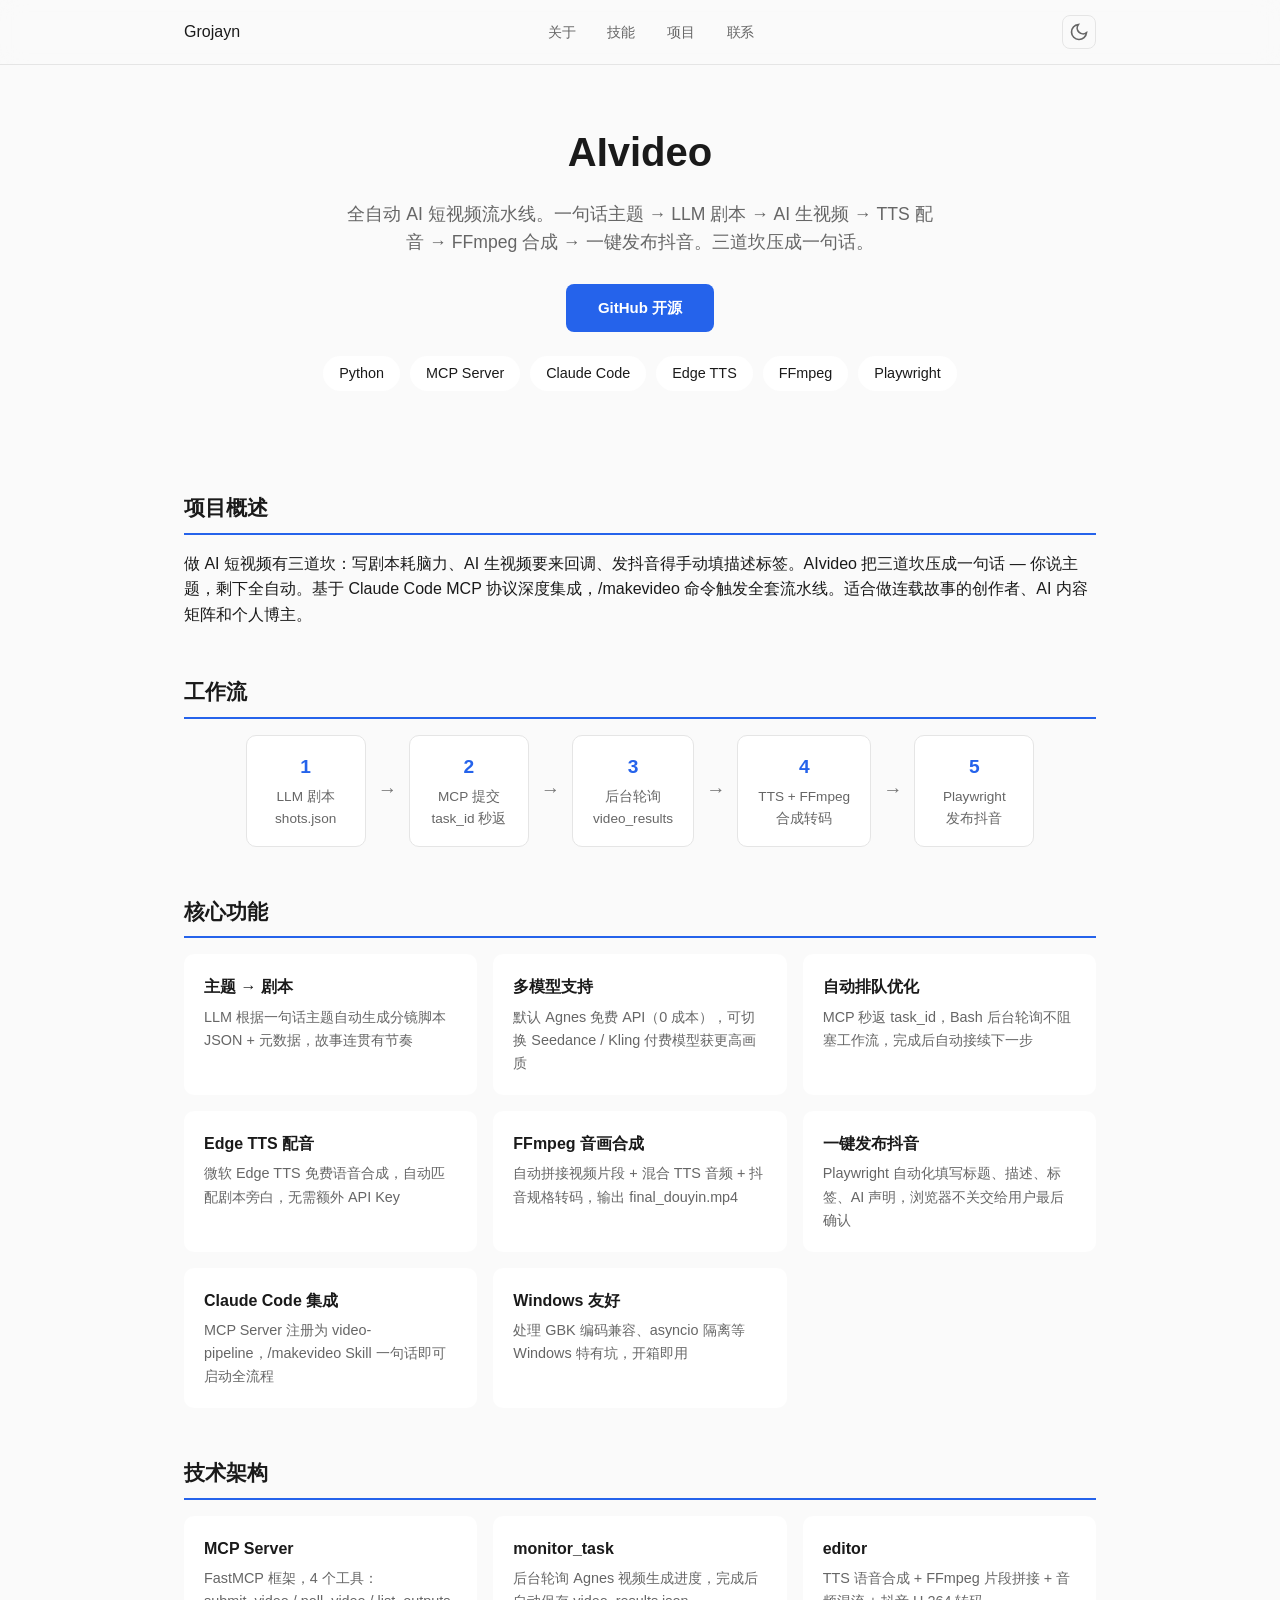
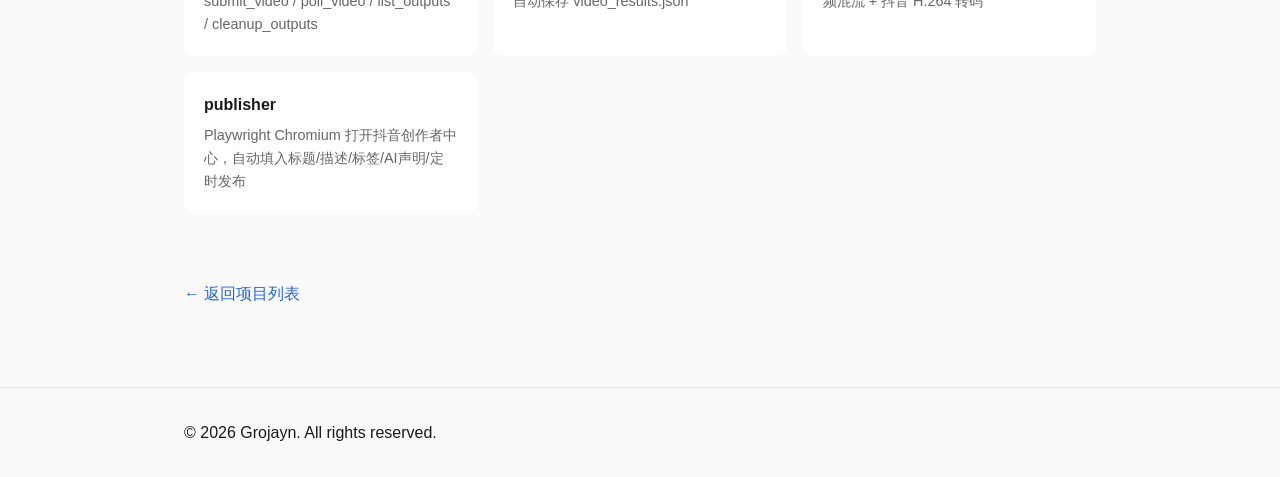
==== aivideo.html @ 2fc60443 "新增 AIvideo 项目页 — 全自动AI短视频流水线，一键发布抖音 Co-Authored-By: Claude Opus 4.7 <noreply@anthropic.com>" ====
<!DOCTYPE html>
<html lang="zh-CN">
<head>
  <meta charset="UTF-8">
  <meta name="viewport" content="width=device-width, initial-scale=1.0">
  <title>AIvideo - Grojayn</title>
  <link rel="stylesheet" href="styles.css">
  <style>
    .project-hero {
      padding: 120px 0 60px;
      text-align: center;
    }
    .project-hero h1 {
      font-size: 2.5rem;
      margin-bottom: 16px;
    }
    .project-hero .subtitle {
      font-size: 1.1rem;
      color: var(--text-secondary);
      max-width: 600px;
      margin: 0 auto;
    }
    .project-detail {
      padding: 40px 0 80px;
    }
    .detail-section {
      margin-bottom: 48px;
    }
    .detail-section h2 {
      font-size: 1.3rem;
      margin-bottom: 16px;
      padding-bottom: 8px;
      border-bottom: 2px solid var(--accent);
    }
    .feature-grid {
      display: grid;
      grid-template-columns: repeat(auto-fill, minmax(240px, 1fr));
      gap: 16px;
    }
    .feature-item {
      background: var(--card-bg);
      border: 1px solid var(--card-border);
      border-radius: 10px;
      padding: 20px;
    }
    .feature-item h3 {
      font-size: 1rem;
      margin-bottom: 6px;
    }
    .feature-item p {
      font-size: 0.9rem;
      color: var(--text-secondary);
    }
    .tech-stack {
      display: flex;
      flex-wrap: wrap;
      gap: 10px;
    }
    .tech-stack span {
      background: var(--card-bg);
      border: 1px solid var(--card-border);
      border-radius: 20px;
      padding: 6px 16px;
      font-size: 0.9rem;
    }
    .back-link {
      display: inline-flex;
      align-items: center;
      gap: 6px;
      color: var(--accent);
      text-decoration: none;
      font-weight: 500;
      margin-top: 20px;
    }
    .hero-actions {
      display: flex;
      justify-content: center;
      gap: 16px;
      margin-top: 28px;
      flex-wrap: wrap;
    }
    .hero-btn {
      display: inline-flex;
      align-items: center;
      justify-content: center;
      padding: 12px 32px;
      border-radius: 8px;
      font-size: 15px;
      font-weight: 600;
      text-decoration: none;
      transition: all 0.2s ease;
    }
    .hero-btn.primary {
      background: var(--accent);
      color: #fff;
    }
    .hero-btn.primary:hover {
      background: var(--accent-hover);
      transform: translateY(-1px);
      box-shadow: 0 4px 12px rgba(37,99,235,0.3);
    }
    .hero-btn.outline {
      background: transparent;
      color: var(--accent);
      border: 1.5px solid var(--accent);
    }
    .hero-btn.outline:hover {
      transform: translateY(-1px);
      box-shadow: 0 4px 12px rgba(37,99,235,0.15);
    }
    .pipeline {
      display: flex;
      flex-wrap: wrap;
      gap: 12px;
      justify-content: center;
      margin: 16px 0;
    }
    .pipeline-step {
      background: var(--card-bg);
      border: 1px solid var(--border);
      border-radius: 10px;
      padding: 16px 20px;
      text-align: center;
      min-width: 120px;
      font-size: 0.85rem;
      color: var(--text-secondary);
    }
    .pipeline-step .step-num {
      display: block;
      font-size: 1.2rem;
      font-weight: 700;
      color: var(--accent);
      margin-bottom: 4px;
    }
    .pipeline-arrow {
      display: flex;
      align-items: center;
      color: var(--text-muted);
      font-size: 1.2rem;
    }
  </style>
</head>
<body>
  <nav class="navbar" id="navbar">
    <div class="container nav-inner">
      <a href="index.html" class="logo">Grojayn</a>
      <div class="nav-links">
        <a href="index.html#about">关于</a>
        <a href="index.html#skills">技能</a>
        <a href="index.html#projects">项目</a>
        <a href="index.html#contact">联系</a>
      </div>
      <button class="theme-toggle" id="themeToggle" aria-label="切换主题">
        <svg class="sun-icon" width="20" height="20" viewBox="0 0 24 24" fill="none" stroke="currentColor" stroke-width="2"><circle cx="12" cy="12" r="5"/><line x1="12" y1="1" x2="12" y2="3"/><line x1="12" y1="21" x2="12" y2="23"/><line x1="4.22" y1="4.22" x2="5.64" y2="5.64"/><line x1="18.36" y1="18.36" x2="19.78" y2="19.78"/><line x1="1" y1="12" x2="3" y2="12"/><line x1="21" y1="12" x2="23" y2="12"/><line x1="4.22" y1="19.78" x2="5.64" y2="18.36"/><line x1="18.36" y1="5.64" x2="19.78" y2="4.22"/></svg>
        <svg class="moon-icon" width="20" height="20" viewBox="0 0 24 24" fill="none" stroke="currentColor" stroke-width="2"><path d="M21 12.79A9 9 0 1111.21 3 7 7 0 0021 12.79z"/></svg>
      </button>
    </div>
  </nav>

  <main>
    <section class="project-hero">
      <div class="container">
        <h1>AIvideo</h1>
        <p class="subtitle">全自动 AI 短视频流水线。一句话主题 → LLM 剧本 → AI 生视频 → TTS 配音 → FFmpeg 合成 → 一键发布抖音。三道坎压成一句话。</p>
        <div class="hero-actions">
          <a href="https://github.com/Grojayn/AIvideo-opensource" target="_blank" rel="noopener" class="hero-btn primary">GitHub 开源</a>
        </div>
        <div class="tech-stack" style="justify-content: center; margin-top: 24px;">
          <span>Python</span>
          <span>MCP Server</span>
          <span>Claude Code</span>
          <span>Edge TTS</span>
          <span>FFmpeg</span>
          <span>Playwright</span>
        </div>
      </div>
    </section>

    <section class="project-detail">
      <div class="container">
        <div class="detail-section">
          <h2>项目概述</h2>
          <p>做 AI 短视频有三道坎：写剧本耗脑力、AI 生视频要来回调、发抖音得手动填描述标签。AIvideo 把三道坎压成一句话 — 你说主题，剩下全自动。基于 Claude Code MCP 协议深度集成，/makevideo 命令触发全套流水线。适合做连载故事的创作者、AI 内容矩阵和个人博主。</p>
        </div>

        <div class="detail-section">
          <h2>工作流</h2>
          <div class="pipeline">
            <div class="pipeline-step"><span class="step-num">1</span>LLM 剧本<br>shots.json</div>
            <div class="pipeline-arrow">→</div>
            <div class="pipeline-step"><span class="step-num">2</span>MCP 提交<br>task_id 秒返</div>
            <div class="pipeline-arrow">→</div>
            <div class="pipeline-step"><span class="step-num">3</span>后台轮询<br>video_results</div>
            <div class="pipeline-arrow">→</div>
            <div class="pipeline-step"><span class="step-num">4</span>TTS + FFmpeg<br>合成转码</div>
            <div class="pipeline-arrow">→</div>
            <div class="pipeline-step"><span class="step-num">5</span>Playwright<br>发布抖音</div>
          </div>
        </div>

        <div class="detail-section">
          <h2>核心功能</h2>
          <div class="feature-grid">
            <div class="feature-item">
              <h3>主题 → 剧本</h3>
              <p>LLM 根据一句话主题自动生成分镜脚本 JSON + 元数据，故事连贯有节奏</p>
            </div>
            <div class="feature-item">
              <h3>多模型支持</h3>
              <p>默认 Agnes 免费 API（0 成本），可切换 Seedance / Kling 付费模型获更高画质</p>
            </div>
            <div class="feature-item">
              <h3>自动排队优化</h3>
              <p>MCP 秒返 task_id，Bash 后台轮询不阻塞工作流，完成后自动接续下一步</p>
            </div>
            <div class="feature-item">
              <h3>Edge TTS 配音</h3>
              <p>微软 Edge TTS 免费语音合成，自动匹配剧本旁白，无需额外 API Key</p>
            </div>
            <div class="feature-item">
              <h3>FFmpeg 音画合成</h3>
              <p>自动拼接视频片段 + 混合 TTS 音频 + 抖音规格转码，输出 final_douyin.mp4</p>
            </div>
            <div class="feature-item">
              <h3>一键发布抖音</h3>
              <p>Playwright 自动化填写标题、描述、标签、AI 声明，浏览器不关交给用户最后确认</p>
            </div>
            <div class="feature-item">
              <h3>Claude Code 集成</h3>
              <p>MCP Server 注册为 video-pipeline，/makevideo Skill 一句话即可启动全流程</p>
            </div>
            <div class="feature-item">
              <h3>Windows 友好</h3>
              <p>处理 GBK 编码兼容、asyncio 隔离等 Windows 特有坑，开箱即用</p>
            </div>
          </div>
        </div>

        <div class="detail-section">
          <h2>技术架构</h2>
          <div class="feature-grid">
            <div class="feature-item">
              <h3>MCP Server</h3>
              <p>FastMCP 框架，4 个工具：submit_video / poll_video / list_outputs / cleanup_outputs</p>
            </div>
            <div class="feature-item">
              <h3>monitor_task</h3>
              <p>后台轮询 Agnes 视频生成进度，完成后自动保存 video_results.json</p>
            </div>
            <div class="feature-item">
              <h3>editor</h3>
              <p>TTS 语音合成 + FFmpeg 片段拼接 + 音频混流 + 抖音 H.264 转码</p>
            </div>
            <div class="feature-item">
              <h3>publisher</h3>
              <p>Playwright Chromium 打开抖音创作者中心，自动填入标题/描述/标签/AI声明/定时发布</p>
            </div>
          </div>
        </div>

        <a href="index.html#projects" class="back-link">← 返回项目列表</a>
      </div>
    </section>
  </main>

  <footer class="footer">
    <div class="container">
      <p>&copy; 2026 Grojayn. All rights reserved.</p>
    </div>
  </footer>

  <script src="script.js"></script>
</body>
</html>
---- styles.css ----
/* ===== Reset & Base ===== */
*,
*::before,
*::after {
  margin: 0;
  padding: 0;
  box-sizing: border-box;
}

:root {
  --bg: #fafafa;
  --bg-secondary: #f3f3f3;
  --text: #1a1a1a;
  --text-secondary: #666;
  --text-muted: #767676;
  --accent: #2563eb;
  --accent-hover: #1d4ed8;
  --border: #e5e5e5;
  --card-bg: #fff;
  --card-shadow: 0 1px 3px rgba(0,0,0,0.06), 0 1px 2px rgba(0,0,0,0.04);
  --card-shadow-hover: 0 10px 30px rgba(0,0,0,0.08), 0 4px 8px rgba(0,0,0,0.04);
  --nav-bg: rgba(250,250,250,0.85);
}

[data-theme="dark"] {
  --bg: #0a0a0a;
  --bg-secondary: #111;
  --text: #ededed;
  --text-secondary: #a0a0a0;
  --text-muted: #888;
  --accent: #3b82f6;
  --accent-hover: #60a5fa;
  --border: #222;
  --card-bg: #111;
  --card-shadow: 0 1px 3px rgba(0,0,0,0.2);
  --card-shadow-hover: 0 10px 30px rgba(0,0,0,0.4), 0 4px 8px rgba(0,0,0,0.2);
  --nav-bg: rgba(10,10,10,0.85);
}

html {
  scroll-behavior: smooth;
  scroll-padding-top: 80px;
}

body {
  font-family: -apple-system, BlinkMacSystemFont, 'Segoe UI', 'PingFang SC', 'Microsoft YaHei', 'Hiragino Sans GB', sans-serif;
  font-size: 1rem;
  background: var(--bg);
  color: var(--text);
  line-height: 1.6;
  transition: background 0.3s ease, color 0.3s ease;
  -webkit-font-smoothing: antialiased;
  -moz-osx-font-smoothing: grayscale;
  font-kerning: normal;
  font-optical-sizing: auto;
  text-rendering: optimizeLegibility;
}

a {
  color: inherit;
  text-decoration: none;
}

ul {
  list-style: none;
}

.container {
  max-width: 960px;
  margin: 0 auto;
  padding: 0 24px;
}

/* ===== Navbar ===== */
.navbar {
  position: fixed;
  top: 0;
  left: 0;
  right: 0;
  z-index: 100;
  background: var(--nav-bg);
  backdrop-filter: blur(12px);
  -webkit-backdrop-filter: blur(12px);
  border-bottom: 1px solid var(--border);
  transition: background 0.3s ease;
}

.nav-container,
.nav-inner {
  max-width: 960px;
  margin: 0 auto;
  padding: 0 24px;
  display: flex;
  align-items: center;
  justify-content: space-between;
  height: 64px;
}

.nav-logo {
  font-size: 1.375rem;
  font-weight: 700;
  color: var(--accent);
  letter-spacing: -0.02em;
}

.nav-links {
  display: flex;
  gap: 32px;
}

.nav-links a {
  font-size: 14px;
  font-weight: 450;
  color: var(--text-secondary);
  transition: color 0.2s ease;
  letter-spacing: -0.2px;
}

.nav-links a:hover {
  color: var(--text);
}

.theme-toggle {
  background: none;
  border: 1px solid var(--border);
  border-radius: 8px;
  padding: 6px;
  cursor: pointer;
  color: var(--text-secondary);
  display: flex;
  align-items: center;
  justify-content: center;
  transition: all 0.2s ease;
}

.theme-toggle:hover {
  color: var(--text);
  border-color: var(--text-secondary);
}

[data-theme="light"] .moon-icon,
[data-theme="dark"] .sun-icon {
  display: none;
}

html:not([data-theme]) .moon-icon,
[data-theme="light"] .sun-icon,
[data-theme="dark"] .moon-icon {
  display: block;
}

/* Default light theme: show moon (toggle to dark) */
html:not([data-theme]) .sun-icon {
  display: none;
}

/* ===== Mobile Nav ===== */
.nav-actions {
  display: flex;
  align-items: center;
  gap: 8px;
}

.hamburger {
  display: none;
  flex-direction: column;
  justify-content: center;
  gap: 5px;
  background: none;
  border: 1px solid var(--border);
  border-radius: 8px;
  padding: 7px 6px;
  cursor: pointer;
}

.hamburger span {
  display: block;
  width: 20px;
  height: 2px;
  background: var(--text-secondary);
  border-radius: 1px;
  transition: all 0.25s ease;
  transform-origin: center;
}

.hamburger.active span:nth-child(1) {
  transform: translateY(7px) rotate(45deg);
}

.hamburger.active span:nth-child(2) {
  opacity: 0;
  transform: scaleX(0);
}

.hamburger.active span:nth-child(3) {
  transform: translateY(-7px) rotate(-45deg);
}

@media (max-width: 768px) {
  .hamburger {
    display: flex;
  }

  .nav-links {
    position: fixed;
    top: 64px;
    left: 0;
    right: 0;
    background: var(--nav-bg);
    backdrop-filter: blur(12px);
    -webkit-backdrop-filter: blur(12px);
    flex-direction: column;
    align-items: center;
    gap: 0;
    padding: 0;
    max-height: 0;
    overflow: hidden;
    transition: max-height 0.3s ease, padding 0.3s ease;
    border-bottom: 1px solid transparent;
  }

  .nav-links.open {
    max-height: 240px;
    padding: 16px 0;
    border-bottom-color: var(--border);
  }

  .nav-links a {
    display: block;
    padding: 12px 0;
    font-size: 16px;
  }
}

/* ===== Hero ===== */
.hero {
  min-height: 100vh;
  display: flex;
  align-items: center;
  position: relative;
  padding: 120px 0 80px;
}

.hero-accent {
  display: inline-block;
  width: 10px;
  height: 10px;
  border-radius: 3px;
  background: var(--accent);
  margin-right: 10px;
  vertical-align: middle;
  transform: rotate(45deg);
  opacity: 0.7;
}

.hero-greeting {
  font-size: 1rem;
  color: var(--accent);
  font-weight: 500;
  margin-bottom: 12px;
  letter-spacing: -0.01em;
}

.hero-name {
  font-size: clamp(3rem, 8vw, 4.5rem);
  font-weight: 700;
  line-height: 1.05;
  letter-spacing: -0.03em;
  margin-bottom: 16px;
  text-wrap: balance;
}

.hero-title {
  font-size: clamp(1.25rem, 3vw, 1.75rem);
  color: var(--text-secondary);
  font-weight: 400;
  margin-bottom: 24px;
  letter-spacing: -0.02em;
}

.hero-bio {
  font-size: 1.0625rem;
  color: var(--text-secondary);
  max-width: 60ch;
  line-height: 1.7;
  margin-bottom: 40px;
  text-wrap: pretty;
}

.hero-actions {
  display: flex;
  gap: 16px;
  flex-wrap: wrap;
}

.btn {
  display: inline-flex;
  align-items: center;
  justify-content: center;
  padding: 12px 28px;
  border-radius: 8px;
  font-size: 15px;
  font-weight: 500;
  letter-spacing: -0.2px;
  transition: all 0.2s ease;
  cursor: pointer;
  border: none;
}

.btn-primary {
  background: var(--accent);
  color: #fff;
}

.btn-primary:hover {
  background: var(--accent-hover);
  transform: translateY(-1px);
  box-shadow: 0 4px 12px rgba(37,99,235,0.3);
}

.btn-outline {
  background: transparent;
  color: var(--text);
  border: 1px solid var(--border);
}

.btn-outline:hover {
  border-color: var(--text);
  transform: translateY(-1px);
}

/* Scroll indicator */
.scroll-indicator {
  position: absolute;
  bottom: 32px;
  left: 50%;
  transform: translateX(-50%);
}

.scroll-indicator span {
  display: block;
  width: 24px;
  height: 40px;
  border: 2px solid var(--text-muted);
  border-radius: 12px;
  position: relative;
}

.scroll-indicator span::after {
  content: '';
  position: absolute;
  top: 8px;
  left: 50%;
  transform: translateX(-50%);
  width: 4px;
  height: 8px;
  background: var(--text-muted);
  border-radius: 2px;
  animation: scrollAnim 2s ease-in-out infinite;
}

@keyframes scrollAnim {
  0%, 100% { opacity: 1; transform: translateX(-50%) translateY(0); }
  50% { opacity: 0.3; transform: translateX(-50%) translateY(8px); }
}

/* ===== Sections ===== */
section {
  padding: 120px 0;
}

.section-title {
  font-size: 1.75rem;
  font-weight: 700;
  letter-spacing: -0.02em;
  margin-bottom: 48px;
  position: relative;
  display: inline-block;
  text-wrap: balance;
}

.section-title::after {
  content: '';
  position: absolute;
  bottom: -8px;
  left: 0;
  width: 40px;
  height: 3px;
  background: var(--accent);
  border-radius: 2px;
}

/* ===== About ===== */
.about {
  background: var(--bg-secondary);
}

.about-content {
  display: grid;
  grid-template-columns: 1.2fr 1fr;
  gap: 80px;
  align-items: start;
}

.about-lead {
  font-size: 1.125rem !important;
  color: var(--text) !important;
  line-height: 1.65 !important;
}

.about-text p {
  color: var(--text-secondary);
  margin-bottom: 20px;
  font-size: 1rem;
  line-height: 1.7;
  max-width: 65ch;
  text-wrap: pretty;
}

.about-text p:last-child {
  margin-bottom: 0;
}

.about-stats {
  display: grid;
  grid-template-columns: repeat(3, 1fr);
  gap: 16px;
}

.stat {
  background: var(--card-bg);
  border: 1px solid var(--border);
  border-radius: 12px;
  padding: 28px 20px;
  text-align: center;
  transition: all 0.2s ease;
}

.stat:hover {
  transform: translateY(-2px);
  box-shadow: var(--card-shadow-hover);
}

/* Like button */
.stat-like {
  cursor: pointer;
  user-select: none;
  position: relative;
}

.stat-like .like-heart {
  display: inline-block;
  transition: transform 0.3s ease;
  font-size: 12px;
  vertical-align: middle;
}

.stat-like:hover .like-heart {
  transform: scale(1.3);
}

.stat-like.liked {
  border-color: var(--accent);
  background: rgba(37,99,235,0.04);
}

.stat-like.liked .like-heart {
  color: #ef4444;
  animation: heartBeat 0.6s ease;
}

.stat-like.liked .stat-number {
  color: var(--accent);
}

.stat-like.like-pop .stat-number {
  animation: countPop 0.4s ease;
}

.stat-like::after {
  content: '+1';
  position: absolute;
  top: -12px;
  right: 12px;
  font-size: 14px;
  font-weight: 700;
  color: #ef4444;
  opacity: 0;
  pointer-events: none;
  transition: none;
}

.stat-like.like-pop::after {
  animation: floatUp 0.8s ease-out forwards;
}

@keyframes heartBeat {
  0% { transform: scale(1); }
  25% { transform: scale(1.4); }
  50% { transform: scale(0.9); }
  100% { transform: scale(1); }
}

@keyframes countPop {
  0% { transform: scale(1); }
  50% { transform: scale(1.4); color: #ef4444; }
  100% { transform: scale(1); }
}

@keyframes floatUp {
  0% { opacity: 1; transform: translateY(0); }
  100% { opacity: 0; transform: translateY(-24px); }
}

.stat-number {
  display: block;
  font-size: 2rem;
  font-weight: 700;
  color: var(--accent);
  letter-spacing: -0.03em;
  margin-bottom: 4px;
  font-variant-numeric: tabular-nums;
}

.stat-label {
  font-size: 0.8125rem;
  color: var(--text-muted);
  font-weight: 450;
}

/* ===== Skills ===== */
.skills-grid {
  display: grid;
  grid-template-columns: repeat(2, 1fr);
  gap: 16px;
}

.skill-card {
  background: var(--card-bg);
  border: 1px solid var(--border);
  border-radius: 12px;
  padding: 36px 32px;
  transition: all 0.25s ease;
}

.skill-card:hover {
  transform: translateY(-2px);
  box-shadow: var(--card-shadow-hover);
  border-color: transparent;
}

.skill-icon {
  display: flex;
  align-items: center;
  justify-content: center;
  width: 52px;
  height: 52px;
  border-radius: 14px;
  margin-bottom: 20px;
  background: rgba(37, 99, 235, 0.08);
  transition: transform 0.25s ease;
}

.skill-card:hover .skill-icon {
  transform: scale(1.05);
}

.skill-card h3 {
  font-size: 1.125rem;
  font-weight: 600;
  letter-spacing: -0.01em;
  margin-bottom: 8px;
  text-wrap: balance;
}

.skill-card p {
  font-size: 0.875rem;
  color: var(--text-muted);
  line-height: 1.6;
}

/* ===== Projects ===== */
.projects {
  background: var(--bg-secondary);
}

.projects-grid {
  display: grid;
  grid-template-columns: repeat(auto-fit, minmax(280px, 1fr));
  gap: 20px;
}

.project-card {
  background: var(--card-bg);
  border: 1px solid var(--border);
  border-radius: 12px;
  overflow: hidden;
  transition: all 0.25s ease;
}

.project-card:hover {
  transform: translateY(-4px);
  box-shadow: var(--card-shadow-hover);
  border-color: transparent;
}

.project-image {
  aspect-ratio: 16/10;
  background: var(--bg-secondary);
  display: flex;
  align-items: center;
  justify-content: center;
}

.project-placeholder {
  color: var(--text-muted);
  opacity: 0.4;
}

.project-info {
  padding: 24px;
}

.project-info h3 {
  font-size: 1.125rem;
  font-weight: 600;
  letter-spacing: -0.01em;
  margin-bottom: 8px;
  text-wrap: balance;
}

.project-info > p {
  font-size: 0.875rem;
  color: var(--text-muted);
  line-height: 1.6;
  margin-bottom: 16px;
}

.project-tags {
  display: flex;
  flex-wrap: wrap;
  gap: 8px;
  margin-bottom: 20px;
}

.project-tags span {
  font-size: 12px;
  font-weight: 500;
  color: var(--accent);
  background: rgba(37,99,235,0.08);
  padding: 4px 10px;
  border-radius: 6px;
  letter-spacing: -0.1px;
}

.project-link {
  font-size: 14px;
  font-weight: 500;
  color: var(--accent);
  transition: opacity 0.2s ease;
}

.project-link:hover {
  opacity: 0.7;
}

/* ===== Contact ===== */
.contact {
  text-align: center;
}

.contact-subtitle {
  color: var(--text-muted);
  font-size: 16px;
  margin-bottom: 48px;
  margin-top: -28px;
}

.contact-links {
  display: flex;
  justify-content: center;
  gap: 40px;
  flex-wrap: wrap;
}

.contact-item {
  display: flex;
  align-items: center;
  gap: 10px;
  padding: 14px 24px;
  border: 1px solid var(--border);
  border-radius: 10px;
  color: var(--text-secondary);
  font-size: 15px;
  transition: all 0.2s ease;
}

.contact-item:hover {
  color: var(--text);
  border-color: var(--text-secondary);
  transform: translateY(-2px);
}

/* ===== Footer ===== */
.footer {
  padding: 32px 0;
  border-top: 1px solid var(--border);
}

.footer-inner {
  display: flex;
  justify-content: space-between;
  align-items: center;
  flex-wrap: wrap;
  gap: 12px;
}

.footer-copy {
  font-size: 13px;
  color: var(--text-muted);
}

.footer-links {
  display: flex;
  gap: 20px;
}

.footer-links a {
  font-size: 13px;
  color: var(--text-muted);
  transition: color 0.2s ease;
}

.footer-links a:hover {
  color: var(--text);
}

/* ===== Animations ===== */
.reveal {
  opacity: 0;
  transform: translateY(24px);
  transition: opacity 0.6s ease, transform 0.6s ease;
}

.reveal.visible {
  opacity: 1;
  transform: translateY(0);
}

/* ===== Responsive ===== */
@media (max-width: 768px) {
  .nav-links {
    display: none;
  }

  section {
    padding: 80px 0;
  }

  .hero {
    padding: 100px 0 60px;
  }

  .about-content {
    grid-template-columns: 1fr;
    gap: 40px;
  }

  .skills-grid {
    grid-template-columns: 1fr;
  }

  .projects-grid {
    grid-template-columns: 1fr;
  }

  .contact-links {
    flex-direction: column;
    align-items: center;
    gap: 12px;
  }

  .section-title {
    font-size: 26px;
  }
}

/* ===== Reduced Motion ===== */
@media (prefers-reduced-motion: reduce) {
  *,
  *::before,
  *::after {
    animation-duration: 0.01ms !important;
    animation-iteration-count: 1 !important;
    transition-duration: 0.01ms !important;
    scroll-behavior: auto !important;
  }

  .scroll-indicator span::after {
    animation: none;
  }
}
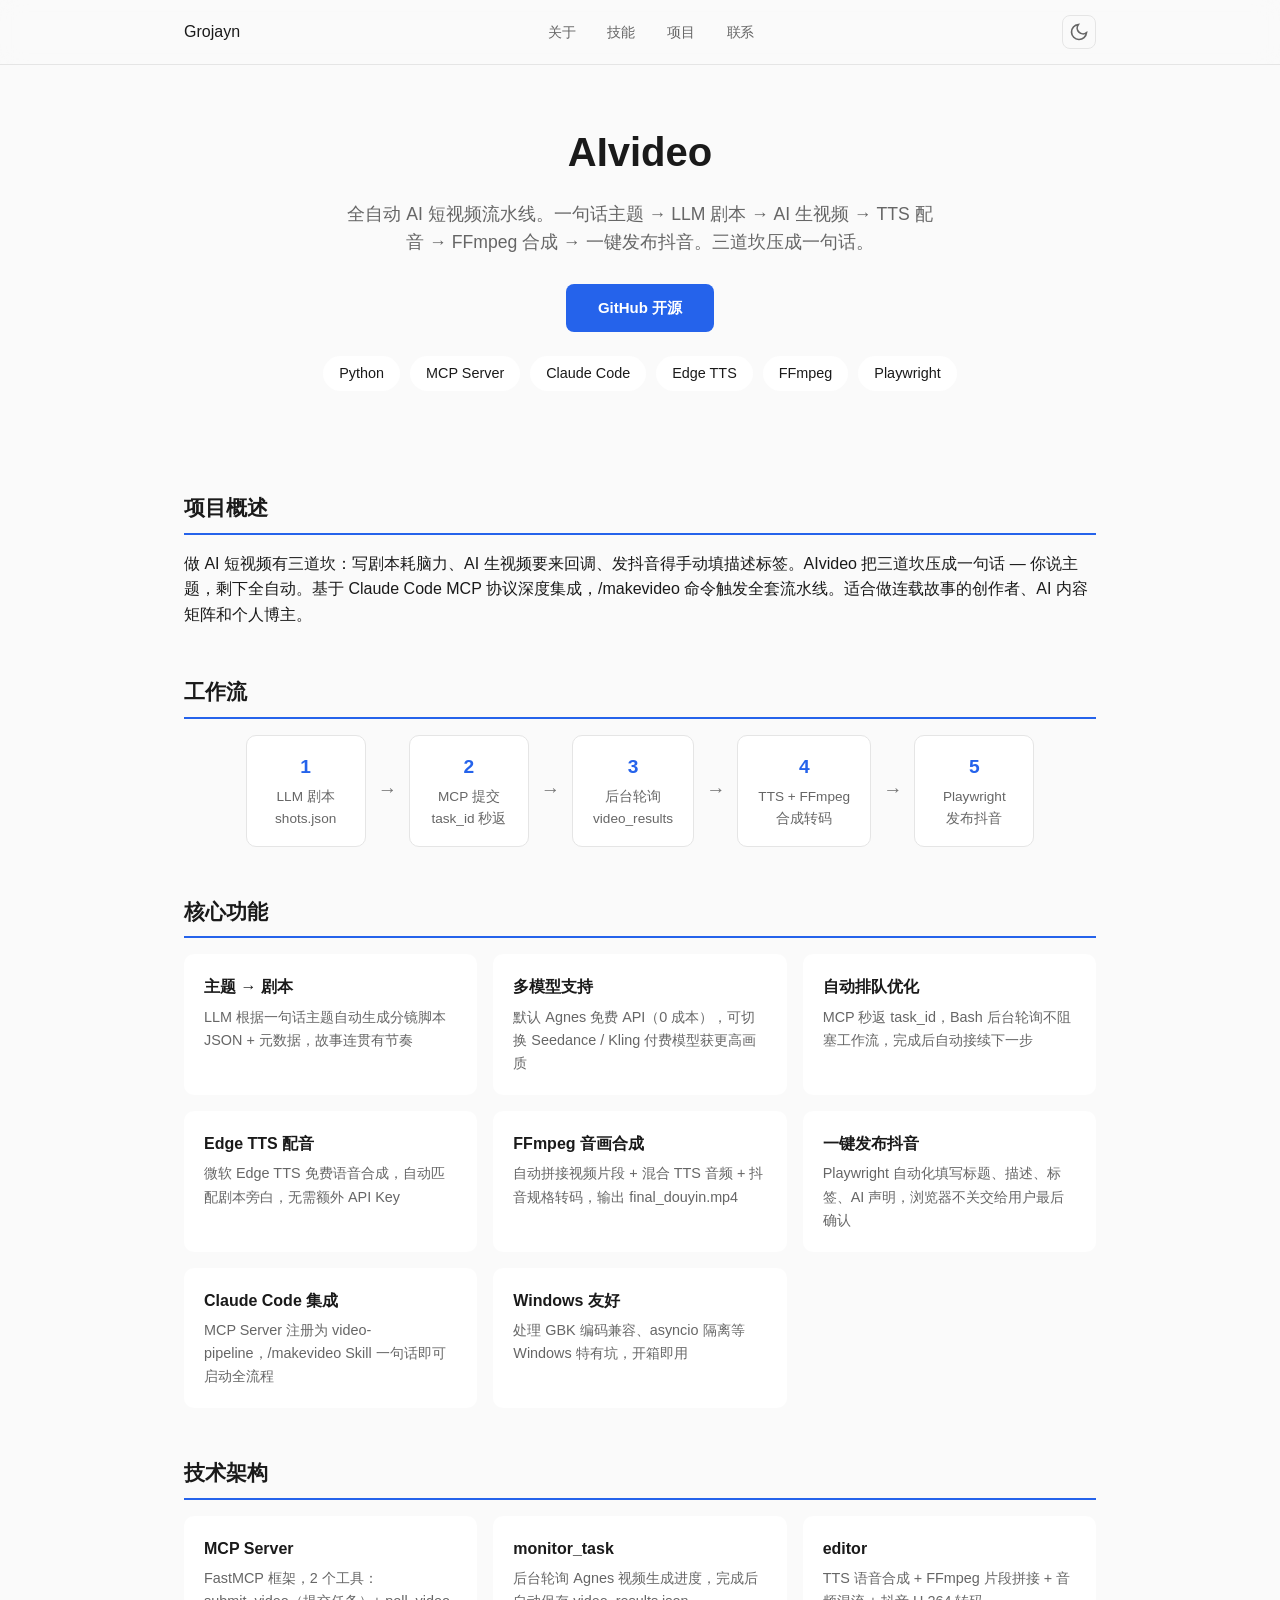
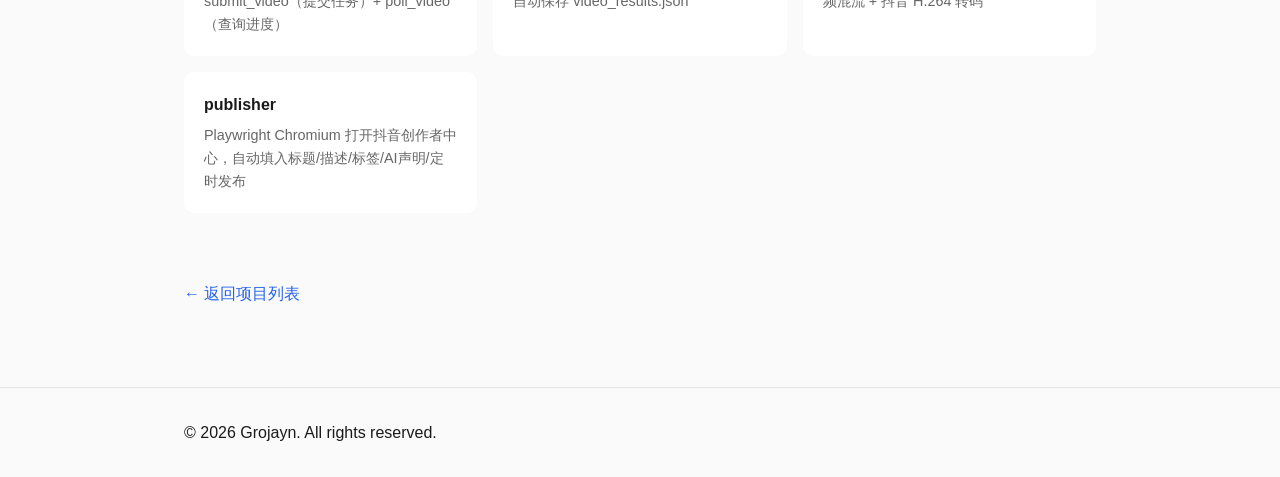
==== commit a08fc982: "修正 AIvideo MCP 工具数量 — 实际为 submit_video + poll_video" ====
--- a/aivideo.html
+++ b/aivideo.html
@@ -241,7 +241,7 @@
           <div class="feature-grid">
             <div class="feature-item">
               <h3>MCP Server</h3>
-              <p>FastMCP 框架，4 个工具：submit_video / poll_video / list_outputs / cleanup_outputs</p>
+              <p>FastMCP 框架，2 个工具：submit_video（提交任务）+ poll_video（查询进度）</p>
             </div>
             <div class="feature-item">
               <h3>monitor_task</h3>
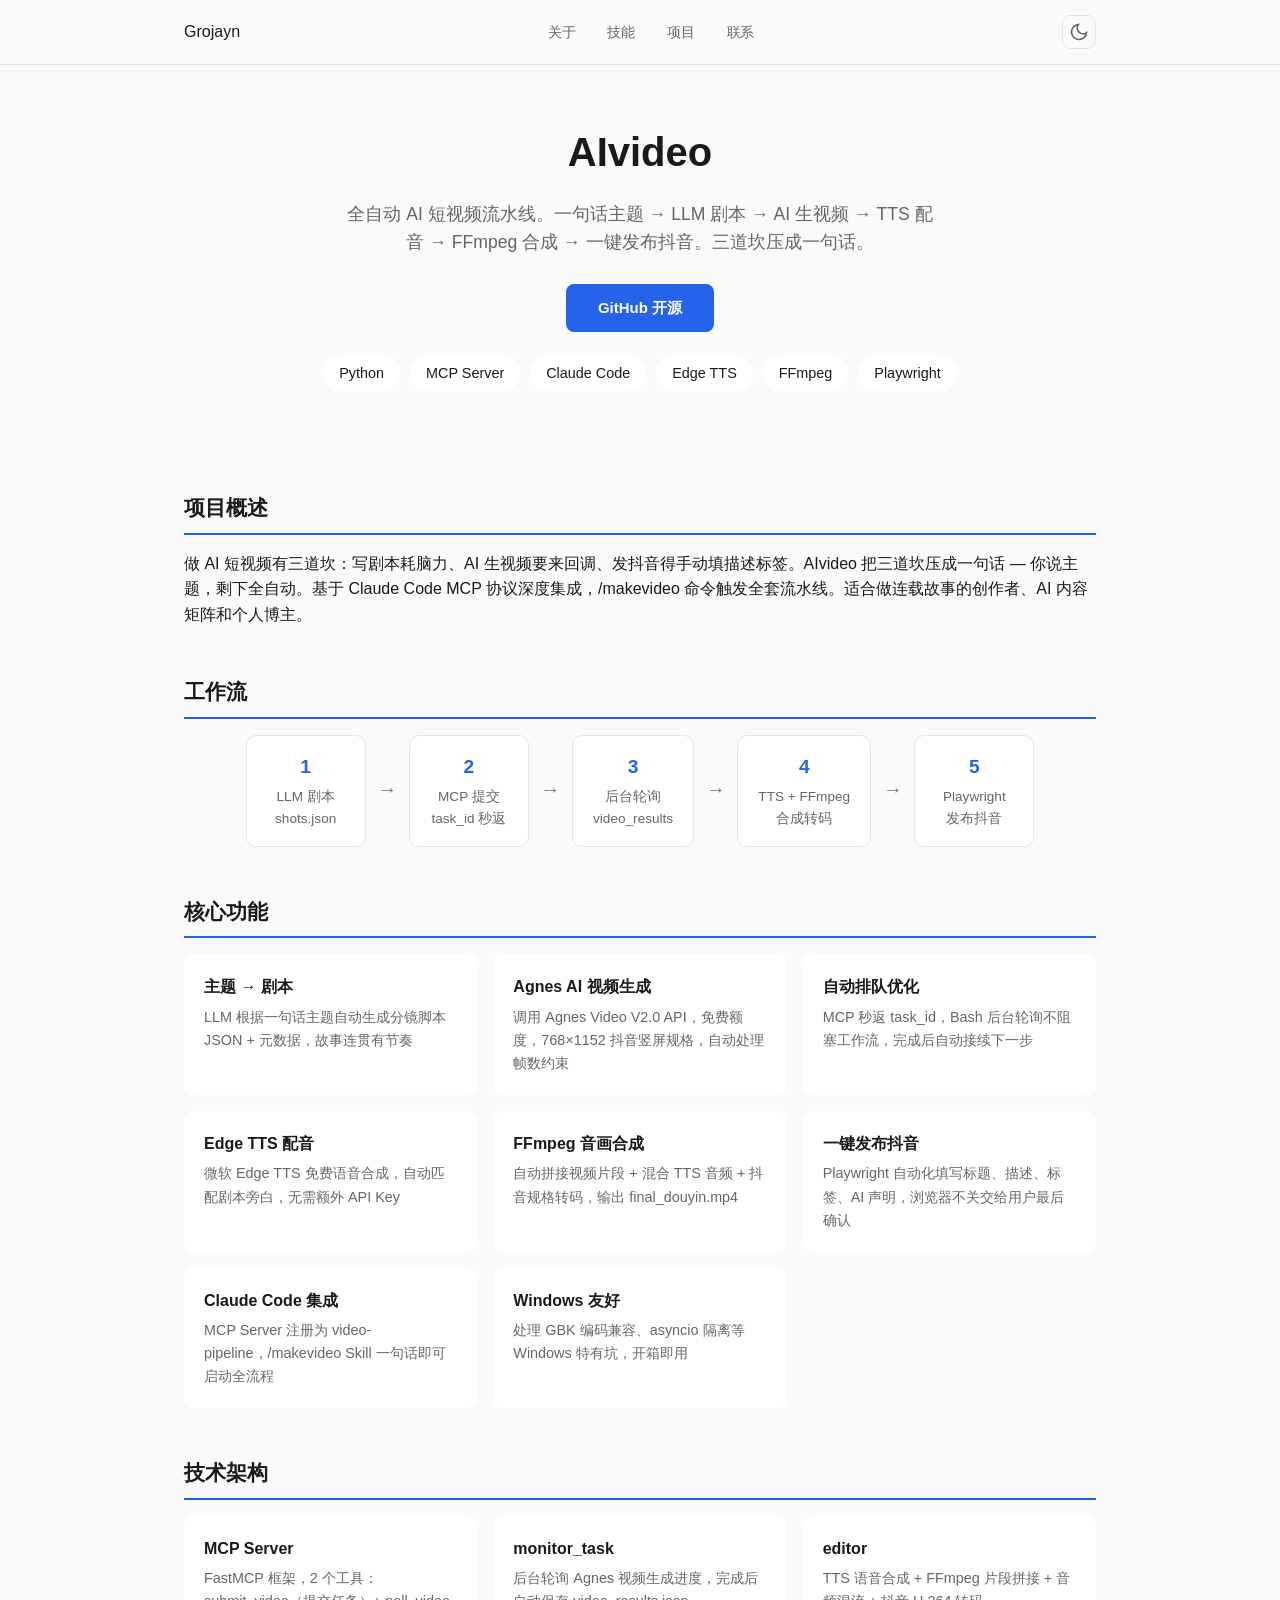
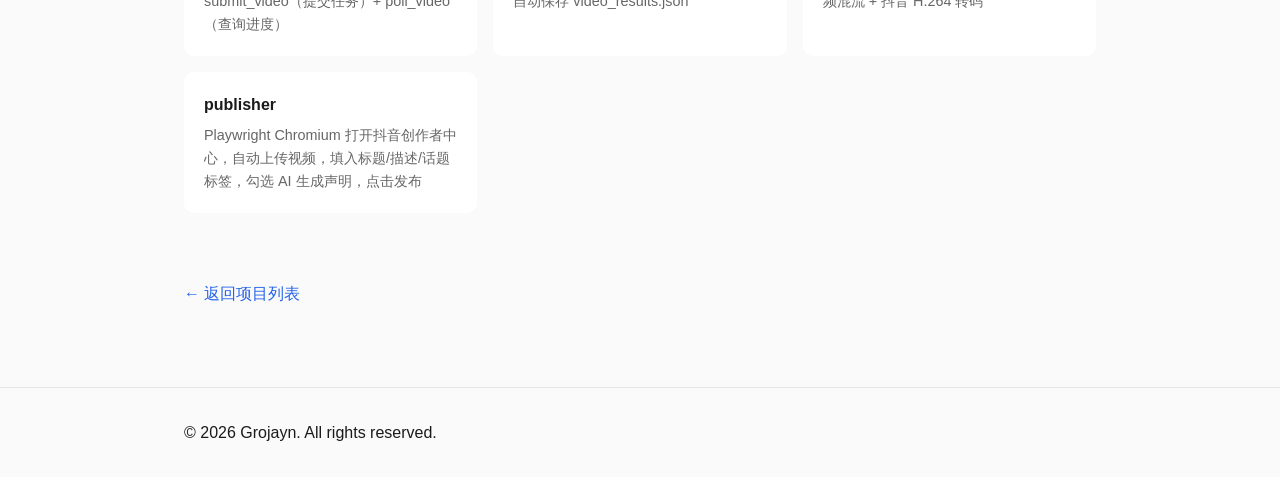
==== commit 0fc1409d: "修正 AIvideo 详情页 — 去除未实现的模型切换和定时发布描述" ====
--- a/aivideo.html
+++ b/aivideo.html
@@ -206,8 +206,8 @@
               <p>LLM 根据一句话主题自动生成分镜脚本 JSON + 元数据，故事连贯有节奏</p>
             </div>
             <div class="feature-item">
-              <h3>多模型支持</h3>
-              <p>默认 Agnes 免费 API（0 成本），可切换 Seedance / Kling 付费模型获更高画质</p>
+              <h3>Agnes AI 视频生成</h3>
+              <p>调用 Agnes Video V2.0 API，免费额度，768×1152 抖音竖屏规格，自动处理帧数约束</p>
             </div>
             <div class="feature-item">
               <h3>自动排队优化</h3>
@@ -253,7 +253,7 @@
             </div>
             <div class="feature-item">
               <h3>publisher</h3>
-              <p>Playwright Chromium 打开抖音创作者中心，自动填入标题/描述/标签/AI声明/定时发布</p>
+              <p>Playwright Chromium 打开抖音创作者中心，自动上传视频，填入标题/描述/话题标签，勾选 AI 生成声明，点击发布</p>
             </div>
           </div>
         </div>
